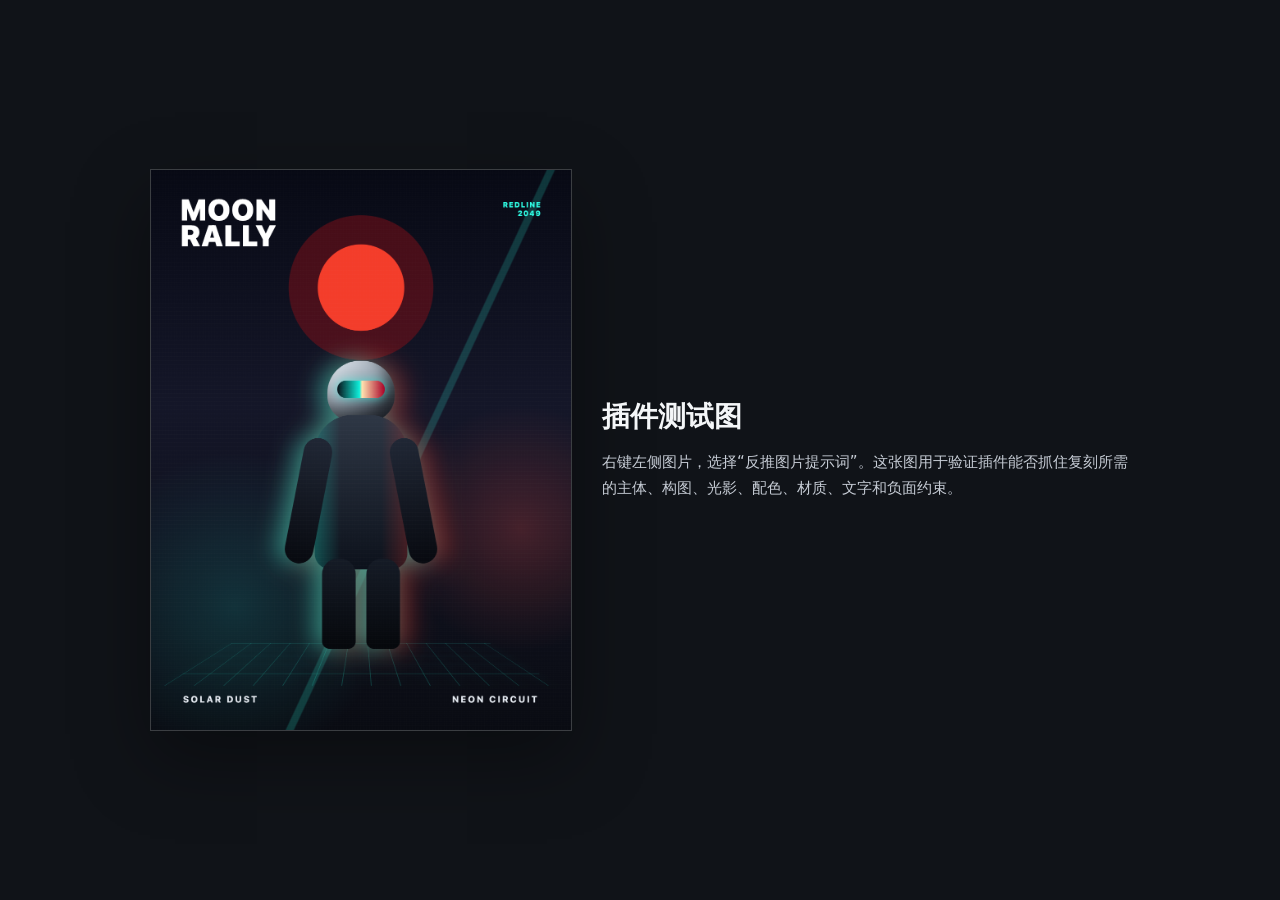
==== tests/fixtures/index.html @ 9e7b7d90 "Add reverse image prompt extension" ====
<!doctype html>
<html lang="zh-CN">
  <head>
    <meta charset="utf-8">
    <meta name="viewport" content="width=device-width, initial-scale=1">
    <title>图片反推插件测试页</title>
    <style>
      body {
        margin: 0;
        min-height: 100vh;
        display: grid;
        place-items: center;
        background: #101318;
        color: #f4f6f8;
        font-family: system-ui, -apple-system, BlinkMacSystemFont, "Segoe UI", sans-serif;
      }

      main {
        width: min(980px, calc(100vw - 48px));
        display: grid;
        grid-template-columns: minmax(280px, 420px) 1fr;
        gap: 32px;
        align-items: center;
      }

      img {
        width: 100%;
        border: 1px solid rgba(255, 255, 255, 0.18);
        box-shadow: 0 28px 70px rgba(0, 0, 0, 0.35);
      }

      h1 {
        margin: 0 0 14px;
        font-size: 28px;
      }

      p {
        margin: 0;
        color: #c6ccd5;
        font-size: 15px;
        line-height: 1.7;
      }
    </style>
  </head>
  <body>
    <main>
      <img src="./sample-card.png" alt="Moon Rally neon poster">
      <section>
        <h1>插件测试图</h1>
        <p>右键左侧图片，选择“反推图片提示词”。这张图用于验证插件能否抓住复刻所需的主体、构图、光影、配色、材质、文字和负面约束。</p>
      </section>
    </main>
  </body>
</html>
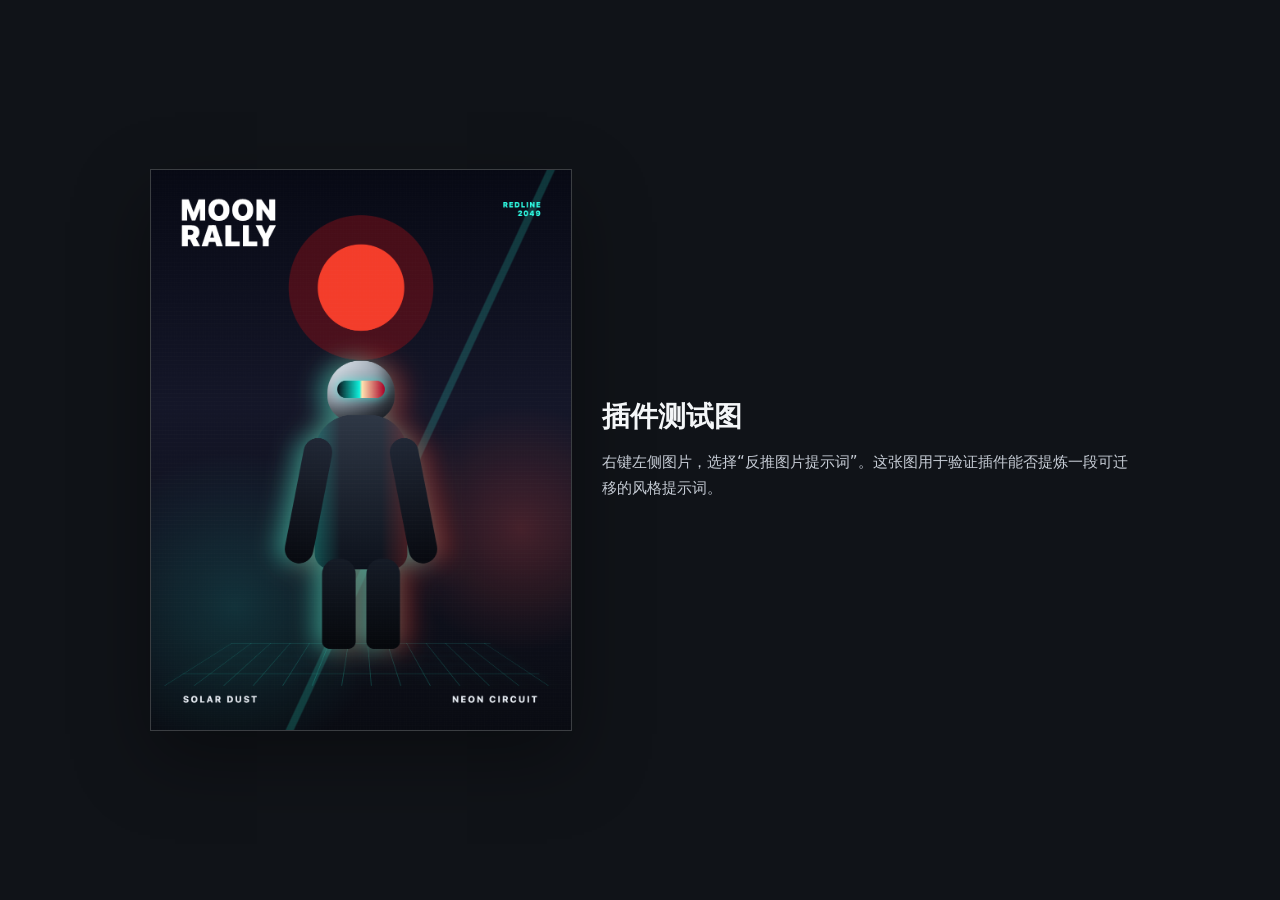
==== commit 734d7f88: "Simplify output to style prompt only" ====
--- a/tests/fixtures/index.html
+++ b/tests/fixtures/index.html
@@ -47,7 +47,7 @@
       <img src="./sample-card.png" alt="Moon Rally neon poster">
       <section>
         <h1>插件测试图</h1>
-        <p>右键左侧图片，选择“反推图片提示词”。这张图用于验证插件能否抓住复刻所需的主体、构图、光影、配色、材质、文字和负面约束。</p>
+        <p>右键左侧图片，选择“反推图片提示词”。这张图用于验证插件能否提炼一段可迁移的风格提示词。</p>
       </section>
     </main>
   </body>
